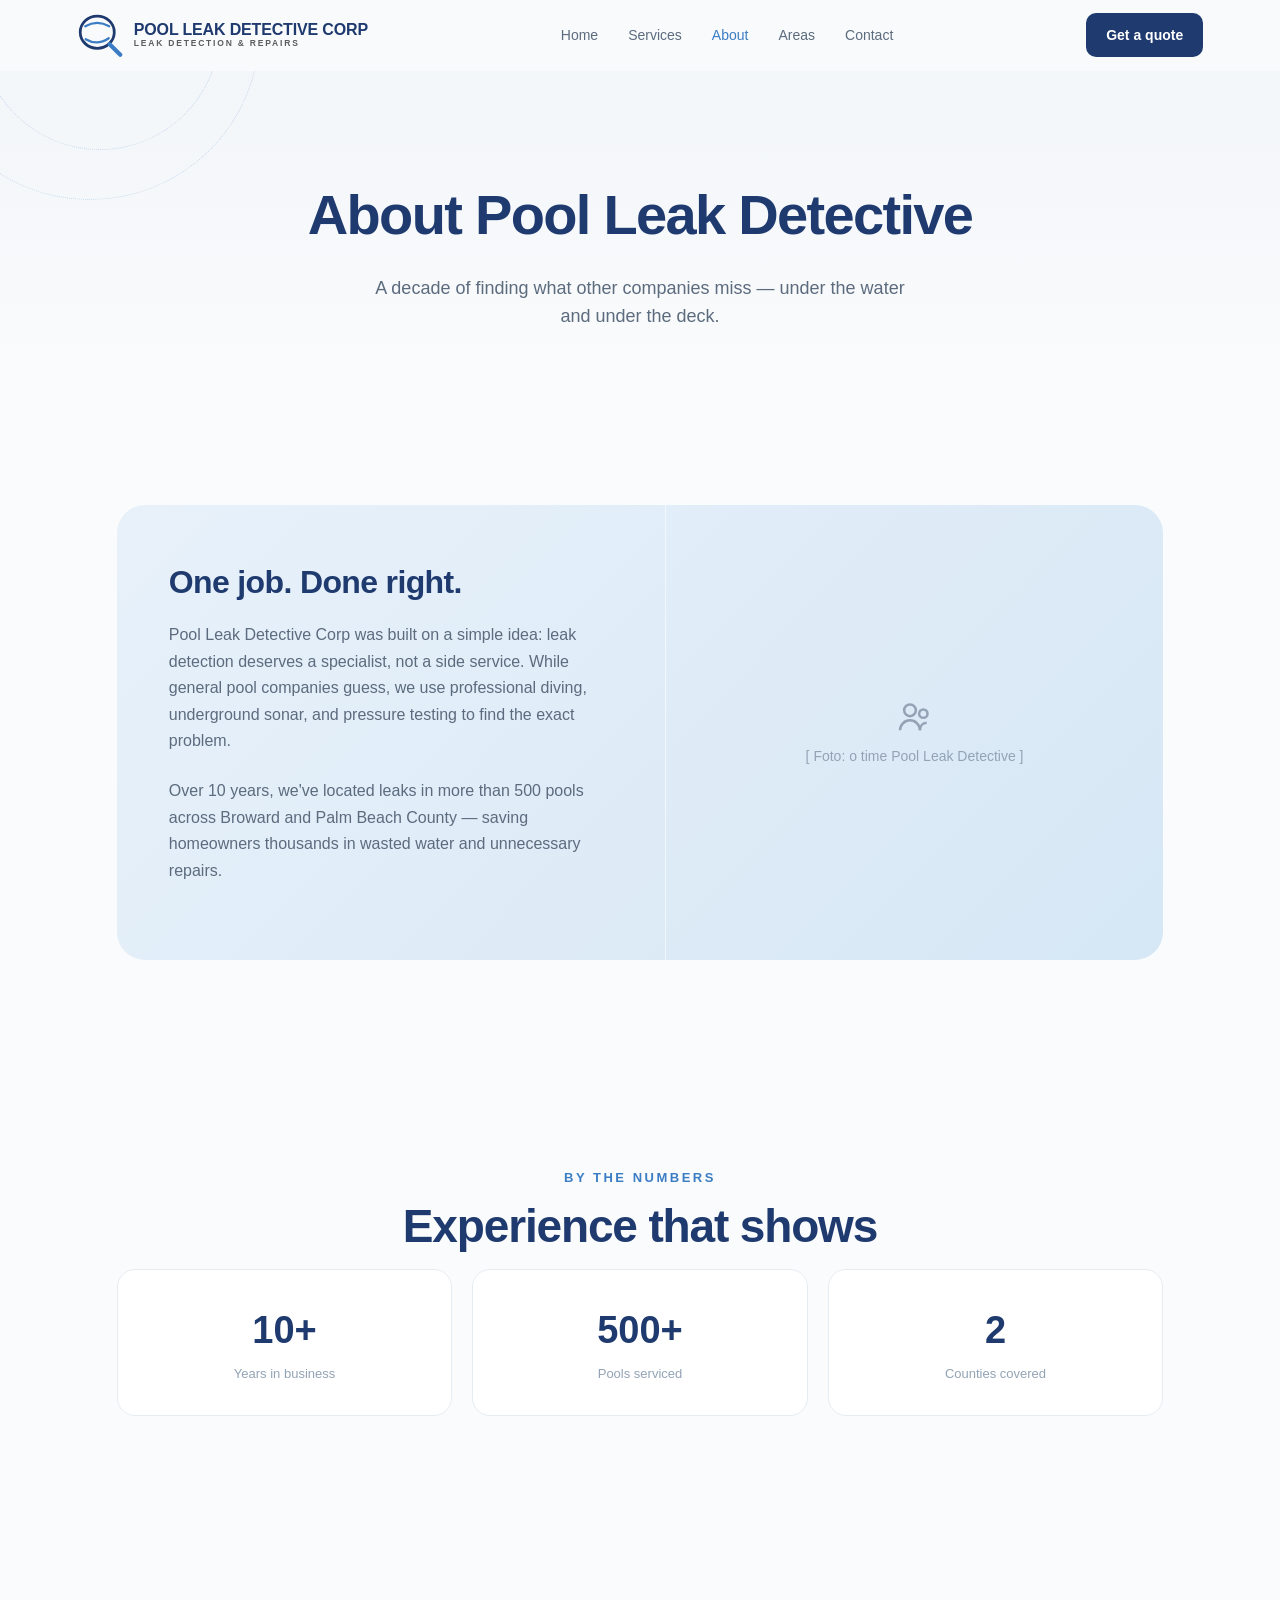
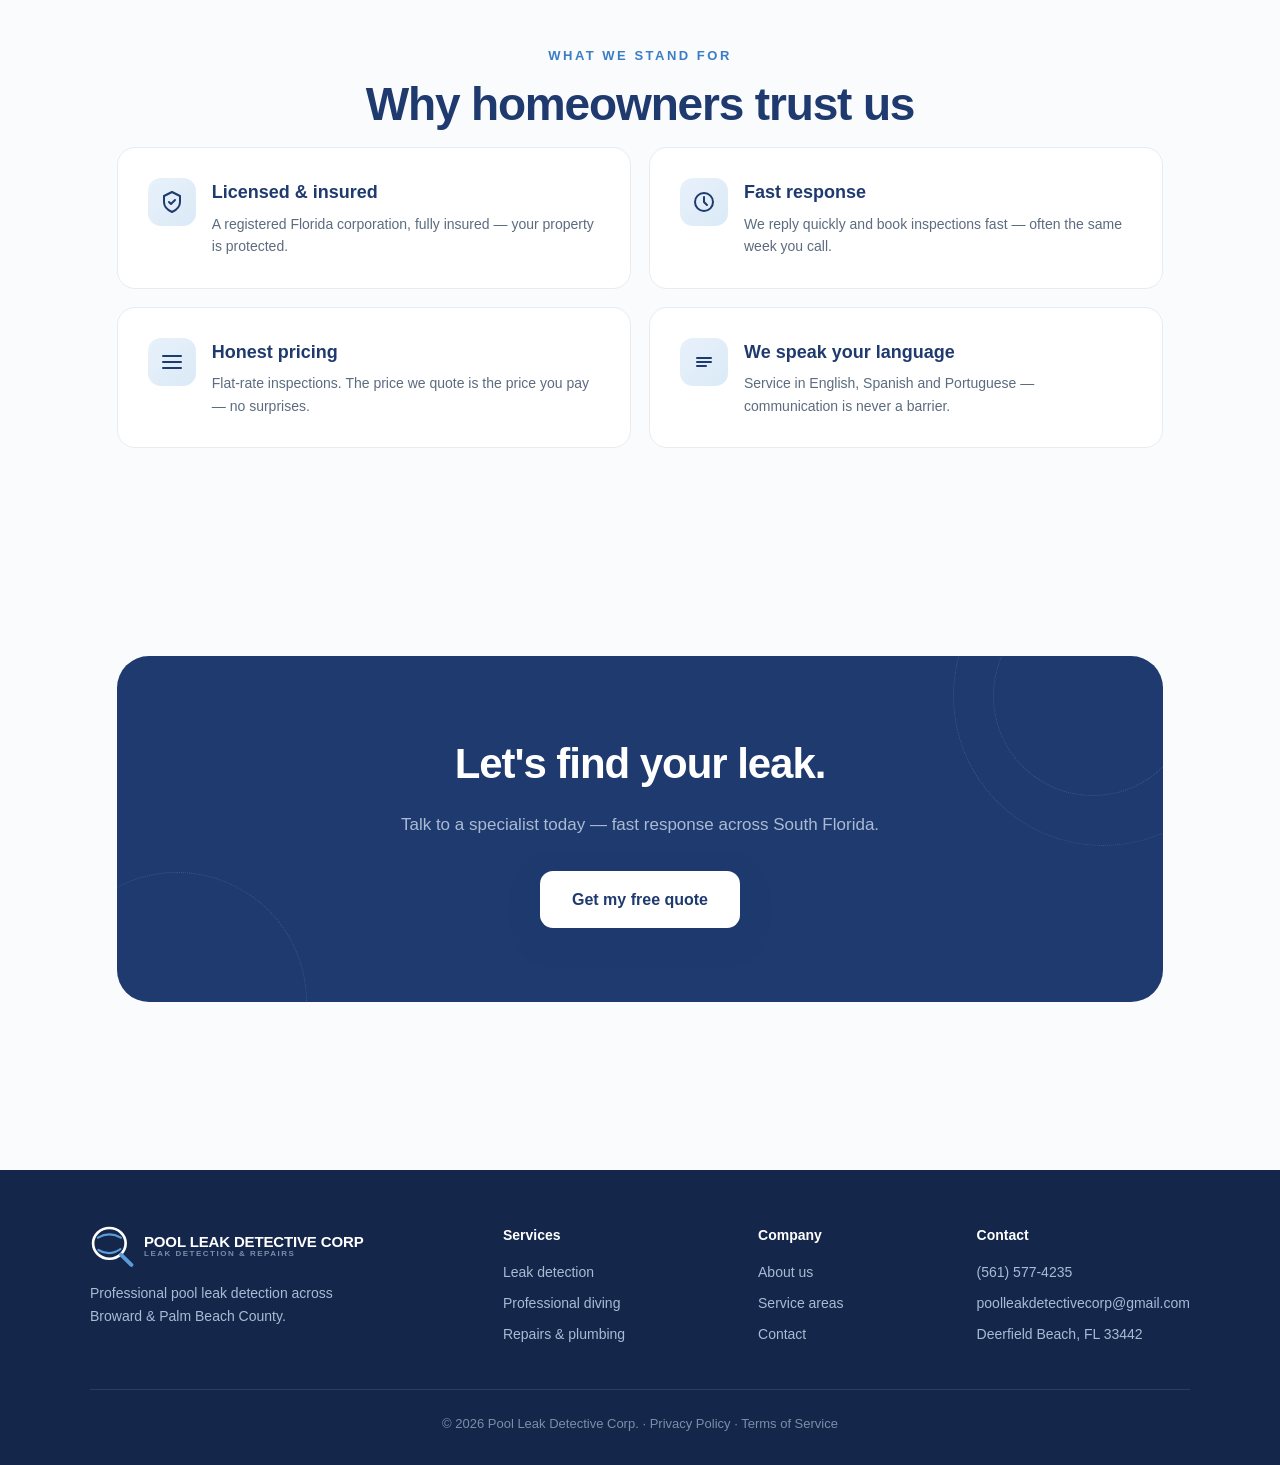
==== about.html @ 3b24ecfc "Add files via upload" ====
<!DOCTYPE html>
<html lang="en">
<head>
<meta charset="UTF-8">
<meta name="viewport" content="width=device-width, initial-scale=1.0">
<title>About — Pool Leak Detective Corp</title>
<meta name="description" content="10+ years of professional pool leak detection in South Florida. Licensed, insured, and specialized.">
<link rel="stylesheet" href="style.css">
<style>
  .about-stats{display:grid;grid-template-columns:repeat(3,1fr);gap:20px;margin-bottom:22px;}
  .about-stat{background:#fff;border:1px solid var(--line);border-radius:18px;padding:30px 20px;text-align:center;}
  .about-stat .as-num{font-size:38px;font-weight:800;color:var(--navy);}
  .about-stat .as-label{font-size:13px;color:var(--mist);margin-top:4px;}
  .values{display:grid;grid-template-columns:repeat(2,1fr);gap:18px;}
  .value{background:#fff;border:1px solid var(--line);border-radius:18px;padding:30px;display:flex;gap:16px;align-items:flex-start;}
  .value .v-icon{
    width:48px;height:48px;border-radius:13px;flex-shrink:0;
    background:linear-gradient(135deg,#E8F1FA,#DAEAF7);color:var(--navy);
    display:flex;align-items:center;justify-content:center;
  }
  .value .v-icon svg{width:24px;height:24px;}
  .value h3{font-size:18px;font-weight:700;color:var(--navy);margin-bottom:6px;}
  .value p{font-size:14px;color:var(--slate);line-height:1.6;}
  @media(max-width:860px){.about-stats,.values{grid-template-columns:1fr;}}
</style>
</head>
<body>

<nav id="nav">
  <a href="index.html" class="logo">
    <span class="logo-mark">
      <svg viewBox="0 0 100 100" fill="none" xmlns="http://www.w3.org/2000/svg">
        <ellipse cx="44" cy="44" rx="37" ry="35" stroke="#1F3A6E" stroke-width="6"/>
        <path d="M18 31 Q44 16 70 31" stroke="#3B7DC4" stroke-width="5" fill="none" stroke-linecap="round"/>
        <path d="M19 59 Q44 74 69 57" stroke="#3B7DC4" stroke-width="5" fill="none" stroke-linecap="round"/>
        <line x1="71" y1="70" x2="94" y2="93" stroke="#3B7DC4" stroke-width="9" stroke-linecap="round"/>
      </svg>
    </span>
    <span class="logo-txt">
      <span class="lt-main">POOL LEAK DETECTIVE CORP</span>
      <span class="lt-sub">LEAK DETECTION &amp; REPAIRS</span>
    </span>
  </a>
  <div class="nav-links" id="navLinks">
    <a href="index.html">Home</a>
    <a href="services.html">Services</a>
    <a href="about.html" class="active">About</a>
    <a href="areas.html">Areas</a>
    <a href="contact.html">Contact</a>
  </div>
  <a href="contact.html" class="nav-cta">Get a quote</a>
  <button class="nav-toggle" id="navToggle" aria-label="Menu">
    <svg width="26" height="26" viewBox="0 0 24 24" fill="none" stroke="currentColor" stroke-width="2"><line x1="3" y1="6" x2="21" y2="6"/><line x1="3" y1="12" x2="21" y2="12"/><line x1="3" y1="18" x2="21" y2="18"/></svg>
  </button>
</nav>

<div class="page-head">
  <div class="ring pr1"></div><div class="ring pr2"></div>
  <h1>About Pool Leak Detective</h1>
  <p>A decade of finding what other companies miss — under the water and under the deck.</p>
</div>

<section>
  <div class="showcase reveal">
    <div class="showcase-text">
      <h2>One job. Done right.</h2>
      <p>Pool Leak Detective Corp was built on a simple idea: leak detection deserves a specialist, not a side service. While general pool companies guess, we use professional diving, underground sonar, and pressure testing to find the exact problem.</p>
      <p>Over 10 years, we've located leaks in more than 500 pools across Broward and Palm Beach County — saving homeowners thousands in wasted water and unnecessary repairs.</p>
    </div>
    <div class="showcase-img">
      <svg width="40" height="40" viewBox="0 0 24 24" fill="none" stroke="currentColor" stroke-width="1.5"><circle cx="9" cy="8" r="3.5"/><path d="M3 20c0-3.3 2.7-6 6-6s6 2.7 6 6"/><circle cx="17" cy="10" r="2.5"/><path d="M15 20c0-2.5 1.5-4.5 4-4.5"/></svg>
      <span>[ Foto: o time Pool Leak Detective ]</span>
    </div>
  </div>
</section>

<section>
  <div class="reveal">
    <div class="eyebrow">By the numbers</div>
    <h2 class="section-title">Experience that shows</h2>
  </div>
  <div class="about-stats">
    <div class="about-stat reveal"><div class="as-num">10+</div><div class="as-label">Years in business</div></div>
    <div class="about-stat reveal"><div class="as-num">500+</div><div class="as-label">Pools serviced</div></div>
    <div class="about-stat reveal"><div class="as-num">2</div><div class="as-label">Counties covered</div></div>
  </div>
</section>

<section>
  <div class="reveal">
    <div class="eyebrow">What we stand for</div>
    <h2 class="section-title">Why homeowners trust us</h2>
  </div>
  <div class="values">
    <div class="value reveal">
      <div class="v-icon"><svg viewBox="0 0 24 24" fill="none" stroke="currentColor" stroke-width="2" stroke-linecap="round" stroke-linejoin="round"><path d="M12 2l8 4v6c0 5-3.5 8-8 10-4.5-2-8-5-8-10V6z"/><path d="M9 12l2 2 4-4"/></svg></div>
      <div><h3>Licensed &amp; insured</h3><p>A registered Florida corporation, fully insured — your property is protected.</p></div>
    </div>
    <div class="value reveal">
      <div class="v-icon"><svg viewBox="0 0 24 24" fill="none" stroke="currentColor" stroke-width="2" stroke-linecap="round"><circle cx="12" cy="12" r="9"/><path d="M12 7v5l3 3"/></svg></div>
      <div><h3>Fast response</h3><p>We reply quickly and book inspections fast — often the same week you call.</p></div>
    </div>
    <div class="value reveal">
      <div class="v-icon"><svg viewBox="0 0 24 24" fill="none" stroke="currentColor" stroke-width="2" stroke-linecap="round"><path d="M3 6h18M3 12h18M3 18h18"/></svg></div>
      <div><h3>Honest pricing</h3><p>Flat-rate inspections. The price we quote is the price you pay — no surprises.</p></div>
    </div>
    <div class="value reveal">
      <div class="v-icon"><svg viewBox="0 0 24 24" fill="none" stroke="currentColor" stroke-width="2" stroke-linecap="round"><path d="M5 8h14M5 12h14M5 16h9"/></svg></div>
      <div><h3>We speak your language</h3><p>Service in English, Spanish and Portuguese — communication is never a barrier.</p></div>
    </div>
  </div>
</section>

<section>
  <div class="cta-band reveal">
    <div class="ring r1"></div><div class="ring r2"></div><div class="ring r3"></div>
    <h2>Let's find your leak.</h2>
    <p>Talk to a specialist today — fast response across South Florida.</p>
    <a href="contact.html" class="btn-primary">Get my free quote</a>
  </div>
</section>

<footer>
  <div class="footer-inner">
    <div class="footer-col">
      <div class="flogo">
        <span class="logo-mark">
          <svg viewBox="0 0 100 100" fill="none" xmlns="http://www.w3.org/2000/svg">
            <ellipse cx="44" cy="44" rx="37" ry="35" stroke="#ffffff" stroke-width="6"/>
            <path d="M18 31 Q44 16 70 31" stroke="#5B9BD8" stroke-width="5" fill="none" stroke-linecap="round"/>
            <path d="M19 59 Q44 74 69 57" stroke="#5B9BD8" stroke-width="5" fill="none" stroke-linecap="round"/>
            <line x1="71" y1="70" x2="94" y2="93" stroke="#5B9BD8" stroke-width="9" stroke-linecap="round"/>
          </svg>
        </span>
        <span class="logo-txt">
          <span class="lt-main">POOL LEAK DETECTIVE CORP</span>
          <span class="lt-sub">LEAK DETECTION &amp; REPAIRS</span>
        </span>
      </div>
      <p>Professional pool leak detection across Broward &amp; Palm Beach County.</p>
    </div>
    <div class="footer-col">
      <h4>Services</h4>
      <a href="services.html">Leak detection</a>
      <a href="services.html">Professional diving</a>
      <a href="services.html">Repairs &amp; plumbing</a>
    </div>
    <div class="footer-col">
      <h4>Company</h4>
      <a href="about.html">About us</a>
      <a href="areas.html">Service areas</a>
      <a href="contact.html">Contact</a>
    </div>
    <div class="footer-col">
      <h4>Contact</h4>
      <p>(561) 577-4235</p>
      <p>poolleakdetectivecorp@gmail.com</p>
      <p>Deerfield Beach, FL 33442</p>
    </div>
  </div>
  <div class="footer-bottom">
    © 2026 Pool Leak Detective Corp. · <a href="privacy.html">Privacy Policy</a> · <a href="terms.html">Terms of Service</a>
  </div>
</footer>

<a href="tel:+15615774235" class="float-call">
  <svg width="20" height="20" viewBox="0 0 24 24" fill="none" stroke="currentColor" stroke-width="2.5" stroke-linecap="round" stroke-linejoin="round"><path d="M22 16.9v3a2 2 0 01-2.2 2 19.8 19.8 0 01-8.6-3 19.5 19.5 0 01-6-6 19.8 19.8 0 01-3-8.7A2 2 0 014.1 2h3a2 2 0 012 1.7c.1.9.4 1.8.7 2.7a2 2 0 01-.5 2.1L8.1 9.9a16 16 0 006 6l1.4-1.2a2 2 0 012.1-.5c.9.3 1.8.6 2.7.7a2 2 0 011.7 2z"/></svg>
  Call now — (561) 577-4235
</a>
<script src="script.js"></script>
</body>
</html>
---- style.css ----
/* ===================================================================
   POOL LEAK DETECTIVE CORP — Stylesheet
   Cores da marca: navy #1F3A6E · azul #3B7DC4 · cinza #5D5D5D
=================================================================== */

:root{
  --navy:#1F3A6E;
  --navy-deep:#14264A;
  --blue:#3B7DC4;
  --blue-light:#5B9BD8;
  --gray:#5D5D5D;
  --ink:#1A2438;
  --slate:#5C6B7E;
  --mist:#93A3B5;
  --line:#E7ECF1;
  --bg:#FAFBFC;
  --cloud:#F1F5F9;
}
*{margin:0;padding:0;box-sizing:border-box;}
html{scroll-behavior:smooth;}
body{
  font-family:-apple-system,BlinkMacSystemFont,'Segoe UI',Roboto,sans-serif;
  background:var(--bg);color:var(--ink);overflow-x:hidden;line-height:1.6;
}
a{text-decoration:none;color:inherit;}
img{max-width:100%;display:block;}

/* ---------- NAV ---------- */
nav{
  position:fixed;top:0;left:0;right:0;z-index:100;
  display:flex;align-items:center;justify-content:space-between;
  padding:12px 6vw;
  background:rgba(250,251,252,0.85);
  backdrop-filter:blur(14px);
  border-bottom:1px solid transparent;transition:.3s;
}
nav.scrolled{border-bottom-color:var(--line);padding:8px 6vw;}
.logo{display:flex;align-items:center;gap:11px;}
.logo img{height:46px;width:auto;}
.logo-mark{width:46px;height:46px;flex-shrink:0;}
.logo-mark svg{width:100%;height:100%;}
.logo-txt{display:flex;flex-direction:column;line-height:1.05;}
.logo-txt .lt-main{font-weight:800;font-size:16px;color:var(--navy);letter-spacing:-0.01em;}
.logo-txt .lt-sub{font-size:8.5px;color:var(--gray);letter-spacing:1.8px;font-weight:600;}
.nav-links{display:flex;gap:30px;align-items:center;}
.nav-links a{font-size:14px;color:var(--slate);font-weight:500;transition:color .2s;}
.nav-links a:hover,.nav-links a.active{color:var(--blue);}
.nav-cta{
  background:var(--navy);color:#fff;padding:11px 20px;border-radius:10px;
  font-size:14px;font-weight:600;transition:.2s;
}
.nav-cta:hover{background:var(--blue);transform:translateY(-2px);}
.nav-toggle{display:none;background:none;border:none;cursor:pointer;color:var(--navy);}

/* ---------- BUTTONS ---------- */
.btn-primary{
  background:var(--navy);color:#fff;padding:16px 32px;border-radius:13px;
  font-size:16px;font-weight:600;display:inline-flex;align-items:center;gap:9px;
  transition:.2s;box-shadow:0 10px 30px rgba(31,58,110,0.3);
}
.btn-primary:hover{transform:translateY(-3px);box-shadow:0 16px 42px rgba(31,58,110,0.4);background:var(--navy-deep);}
.btn-ghost{
  background:#fff;color:var(--navy);border:1px solid var(--line);
  padding:16px 32px;border-radius:13px;font-size:16px;font-weight:600;
  display:inline-flex;align-items:center;gap:9px;transition:.2s;
}
.btn-ghost:hover{transform:translateY(-3px);border-color:var(--blue);}

/* ---------- SECTIONS ---------- */
section{padding:104px 6vw;max-width:1200px;margin:0 auto;}
.eyebrow{
  color:var(--blue);font-size:13px;font-weight:700;letter-spacing:2.5px;
  text-transform:uppercase;margin-bottom:12px;text-align:center;
}
.section-title{
  font-size:clamp(28px,4vw,46px);font-weight:800;text-align:center;
  letter-spacing:-0.025em;margin-bottom:16px;line-height:1.13;color:var(--navy);
}
.section-intro{
  text-align:center;color:var(--slate);font-size:17px;
  max-width:580px;margin:0 auto 58px;line-height:1.65;
}
.reveal{opacity:0;transform:translateY(45px);transition:opacity .85s,transform .85s;}
.reveal.show{opacity:1;transform:translateY(0);}

/* ---------- PAGE HEADER (inner pages) ---------- */
.page-head{
  padding:170px 6vw 70px;text-align:center;position:relative;overflow:hidden;
  background:linear-gradient(180deg,var(--cloud),var(--bg));
}
.page-head .ring{position:absolute;border:1.5px dotted rgba(59,125,196,0.25);border-radius:50%;}
.page-head .pr1{width:340px;height:340px;top:-140px;left:-80px;}
.page-head .pr2{width:240px;height:240px;top:-90px;left:-20px;}
.page-head h1{
  font-size:clamp(34px,5vw,56px);font-weight:800;color:var(--navy);
  letter-spacing:-0.03em;margin-bottom:14px;position:relative;
}
.page-head p{
  color:var(--slate);font-size:18px;max-width:560px;margin:0 auto;position:relative;
}

/* ---------- CARDS GRID ---------- */
.grid-3{display:grid;grid-template-columns:repeat(3,1fr);gap:22px;}
.grid-2{display:grid;grid-template-columns:repeat(2,1fr);gap:22px;}

.service-card{
  background:#fff;border:1px solid var(--line);border-radius:20px;
  padding:34px 28px;transition:.35s;position:relative;overflow:hidden;
}
.service-card::before{
  content:"";position:absolute;top:0;left:0;right:0;height:3px;
  background:linear-gradient(90deg,var(--navy),var(--blue));
  transform:scaleX(0);transform-origin:left;transition:transform .35s;
}
.service-card:hover::before{transform:scaleX(1);}
.service-card:hover{
  transform:translateY(-8px);
  box-shadow:0 22px 54px rgba(20,38,74,0.12);border-color:rgba(59,125,196,0.3);
}
.service-icon{
  width:58px;height:58px;border-radius:15px;
  background:linear-gradient(135deg,#E8F1FA,#DAEAF7);
  display:flex;align-items:center;justify-content:center;
  margin-bottom:20px;transition:transform .35s;color:var(--navy);
}
.service-card:hover .service-icon{transform:scale(1.1) rotate(-6deg);}
.service-icon svg{width:28px;height:28px;}
.service-card h3{font-size:20px;font-weight:700;margin-bottom:10px;color:var(--navy);}
.service-card p{color:var(--slate);font-size:15px;line-height:1.62;}

/* ---------- SHOWCASE ---------- */
.showcase{
  background:linear-gradient(135deg,#E8F1FA,#D6E7F5);
  border-radius:28px;overflow:hidden;
  display:grid;grid-template-columns:1.1fr 1fr;align-items:center;min-height:360px;
}
.showcase-text{padding:52px;}
.showcase-text h2{font-size:32px;font-weight:800;margin-bottom:14px;letter-spacing:-0.02em;color:var(--navy);}
.showcase-text p{color:var(--slate);font-size:16px;line-height:1.65;margin-bottom:24px;}
.showcase-img{
  height:100%;min-height:360px;display:flex;align-items:center;justify-content:center;
  color:var(--mist);font-size:14px;flex-direction:column;gap:8px;
  border-left:1px solid rgba(255,255,255,0.6);
}
.check-list{list-style:none;}
.check-list li{
  display:flex;align-items:center;gap:11px;
  font-size:15px;color:var(--navy);margin-bottom:13px;font-weight:500;
}
.check-list .ck{
  width:24px;height:24px;background:#fff;border-radius:7px;
  display:flex;align-items:center;justify-content:center;
  color:#33B576;font-weight:800;flex-shrink:0;font-size:13px;
}

/* ---------- CTA BAND ---------- */
.cta-band{
  background:var(--navy);border-radius:32px;
  padding:74px 50px;text-align:center;position:relative;overflow:hidden;
}
.cta-band .ring{position:absolute;border:1.5px dotted rgba(91,155,216,0.35);border-radius:50%;}
.cta-band .r1{width:300px;height:300px;top:-110px;right:-90px;}
.cta-band .r2{width:200px;height:200px;top:-60px;right:-30px;}
.cta-band .r3{width:260px;height:260px;bottom:-130px;left:-70px;}
.cta-band h2{
  color:#fff;font-size:clamp(28px,4vw,42px);font-weight:800;
  margin-bottom:14px;position:relative;letter-spacing:-0.025em;
}
.cta-band p{color:#A9BBD4;font-size:17px;margin-bottom:32px;position:relative;}
.cta-band .btn-primary{background:#fff;color:var(--navy);position:relative;}
.cta-band .btn-primary:hover{background:var(--blue);color:#fff;}

/* ---------- FORM ---------- */
.form-wrap{
  background:#fff;border:1px solid var(--line);border-radius:24px;
  padding:46px;max-width:560px;margin:0 auto;
  box-shadow:0 22px 64px rgba(20,38,74,0.09);
}
.form-wrap h3{font-size:24px;font-weight:800;margin-bottom:6px;text-align:center;color:var(--navy);}
.form-wrap .sub{color:var(--slate);font-size:14px;text-align:center;margin-bottom:26px;}
.field{margin-bottom:14px;}
.field label{display:block;font-size:13px;font-weight:600;color:var(--navy);margin-bottom:6px;}
.field input,.field textarea,.field select{
  width:100%;padding:14px 16px;border:1px solid var(--line);
  border-radius:12px;font-size:15px;font-family:inherit;background:var(--bg);transition:.2s;
}
.field input:focus,.field textarea:focus,.field select:focus{
  outline:none;border-color:var(--blue);box-shadow:0 0 0 4px rgba(59,125,196,0.12);
}
.field textarea{resize:vertical;min-height:96px;}
.form-submit{
  width:100%;background:var(--navy);color:#fff;border:none;
  padding:16px;border-radius:12px;font-size:16px;font-weight:700;cursor:pointer;transition:.2s;
}
.form-submit:hover{background:var(--blue);transform:translateY(-2px);}
.form-success{
  display:none;text-align:center;padding:20px;background:#EAF7F0;
  border-radius:12px;color:#1E7A4D;font-weight:600;margin-top:14px;
}

/* ---------- FOOTER ---------- */
footer{background:var(--navy-deep);padding:54px 6vw 30px;margin-top:64px;}
.footer-inner{
  max-width:1100px;margin:0 auto;display:flex;
  justify-content:space-between;flex-wrap:wrap;gap:34px;
}
.footer-col{max-width:280px;}
.footer-col .flogo{display:flex;align-items:center;gap:10px;margin-bottom:14px;}
.footer-col .flogo img{height:54px;width:auto;}
.footer-col .flogo .logo-mark{width:44px;height:44px;}
.footer-col .flogo .lt-main{color:#fff;font-weight:800;font-size:15px;}
.footer-col .flogo .lt-sub{color:#7C8DA8;font-size:8px;letter-spacing:1.5px;font-weight:600;}
.footer-col h4{font-size:14px;font-weight:700;margin-bottom:14px;color:#fff;}
.footer-col a,.footer-col p{
  display:block;font-size:14px;color:#A9BBD4;margin-bottom:9px;transition:color .2s;
}
.footer-col a:hover{color:#fff;}
.footer-bottom{
  max-width:1100px;margin:34px auto 0;padding-top:24px;
  border-top:1px solid rgba(255,255,255,0.1);text-align:center;
  font-size:13px;color:#7C8DA8;
}

/* ---------- RESPONSIVE ---------- */
@media(max-width:860px){
  .logo img{height:38px;}
  .nav-links{
    display:none;position:absolute;top:100%;left:0;right:0;
    background:#fff;flex-direction:column;padding:20px 6vw;gap:18px;
    border-bottom:1px solid var(--line);
  }
  .nav-links.open{display:flex;}
  .nav-toggle{display:block;}
  .grid-3,.grid-2{grid-template-columns:1fr;}
  .showcase{grid-template-columns:1fr;}
  .showcase-img{border-left:none;border-top:1px solid rgba(255,255,255,0.6);min-height:200px;}
  section{padding:74px 6vw;}
  .showcase-text{padding:38px;}
  .form-wrap,.cta-band{padding:34px;}
  .page-head{padding:130px 6vw 56px;}
}

/* ===================================================================
   CONVERSION COMPONENTS — added for lead capture
=================================================================== */

/* ---- Floating call button (mobile) ---- */
.float-call{
  position:fixed;bottom:18px;left:18px;right:18px;z-index:200;
  display:none;background:#33B576;color:#fff;
  padding:16px;border-radius:14px;text-align:center;
  font-size:16px;font-weight:700;
  box-shadow:0 8px 28px rgba(51,181,118,0.45);
  align-items:center;justify-content:center;gap:9px;
}
@media(max-width:860px){
  .logo img{height:38px;}.float-call{display:flex;}}

/* ---- Hero mini-form ---- */
.hero-form{
  background:#fff;border:1px solid var(--line);border-radius:18px;
  padding:20px;max-width:440px;margin:26px auto 0;
  box-shadow:0 16px 44px rgba(20,38,74,0.12);
  opacity:0;transform:translateY(20px);animation:rise .9s .9s forwards;
}
.hero-form .hf-title{font-size:14px;font-weight:700;color:var(--navy);margin-bottom:12px;}
.hero-form .hf-row{display:flex;gap:8px;margin-bottom:8px;}
.hero-form input{
  flex:1;padding:13px 14px;border:1px solid var(--line);border-radius:10px;
  font-size:14px;font-family:inherit;background:var(--bg);
}
.hero-form input:focus{outline:none;border-color:var(--blue);box-shadow:0 0 0 3px rgba(59,125,196,0.12);}
.hero-form button{
  width:100%;background:var(--navy);color:#fff;border:none;
  padding:14px;border-radius:10px;font-size:15px;font-weight:700;cursor:pointer;transition:.2s;
}
.hero-form button:hover{background:var(--blue);}
.hero-form .hf-note{font-size:11px;color:var(--mist);margin-top:8px;text-align:center;}

/* ---- Trust bar ---- */
.trust-bar{
  display:flex;justify-content:center;gap:28px;flex-wrap:wrap;
  padding:22px 6vw;background:#fff;border-top:1px solid var(--line);
  border-bottom:1px solid var(--line);
}
.trust-item{display:flex;align-items:center;gap:8px;font-size:13px;font-weight:600;color:var(--navy);}
.trust-item svg{width:18px;height:18px;color:#33B576;}

/* ---- FAQ / objection killer ---- */
.faq-item{
  background:#fff;border:1px solid var(--line);border-radius:14px;
  margin-bottom:12px;overflow:hidden;
}
.faq-q{
  padding:20px 24px;font-size:16px;font-weight:700;color:var(--navy);
  cursor:pointer;display:flex;justify-content:space-between;align-items:center;gap:14px;
}
.faq-q .faq-icon{
  width:26px;height:26px;border-radius:50%;background:var(--cloud);
  display:flex;align-items:center;justify-content:center;flex-shrink:0;transition:transform .3s;
  color:var(--navy);font-size:18px;
}
.faq-item.open .faq-icon{transform:rotate(45deg);background:var(--navy);color:#fff;}
.faq-a{
  max-height:0;overflow:hidden;transition:max-height .35s ease,padding .35s ease;
  padding:0 24px;color:var(--slate);font-size:15px;line-height:1.7;
}
.faq-item.open .faq-a{max-height:300px;padding:0 24px 20px;}

/* ---- Quiz ---- */
.quiz-box{
  background:#fff;border:1px solid var(--line);border-radius:24px;
  padding:42px;max-width:600px;margin:0 auto;
  box-shadow:0 20px 60px rgba(20,38,74,0.09);
}
.quiz-step{display:none;}
.quiz-step.active{display:block;}
.quiz-q{font-size:21px;font-weight:800;color:var(--navy);text-align:center;margin-bottom:8px;}
.quiz-sub{font-size:14px;color:var(--slate);text-align:center;margin-bottom:24px;}
.quiz-opts{display:flex;flex-direction:column;gap:10px;}
.quiz-opt{
  background:var(--bg);border:1.5px solid var(--line);border-radius:13px;
  padding:16px 20px;font-size:15px;font-weight:600;color:var(--navy);
  cursor:pointer;transition:.2s;text-align:left;
}
.quiz-opt:hover{border-color:var(--blue);background:#fff;transform:translateX(4px);}
.quiz-progress{height:5px;background:var(--cloud);border-radius:3px;margin-bottom:24px;overflow:hidden;}
.quiz-progress-bar{height:100%;background:linear-gradient(90deg,var(--navy),var(--blue));width:25%;transition:width .4s;}
.quiz-result{text-align:center;}
.quiz-result .qr-icon{
  width:64px;height:64px;border-radius:50%;margin:0 auto 16px;
  display:flex;align-items:center;justify-content:center;font-size:30px;
}
.quiz-result h3{font-size:22px;font-weight:800;color:var(--navy);margin-bottom:10px;}
.quiz-result p{color:var(--slate);font-size:15px;line-height:1.65;margin-bottom:20px;}
.quiz-field{margin-bottom:10px;}
.quiz-field input{
  width:100%;padding:14px 16px;border:1px solid var(--line);
  border-radius:11px;font-size:15px;font-family:inherit;background:var(--bg);
}
.quiz-field input:focus{outline:none;border-color:var(--blue);box-shadow:0 0 0 3px rgba(59,125,196,0.12);}
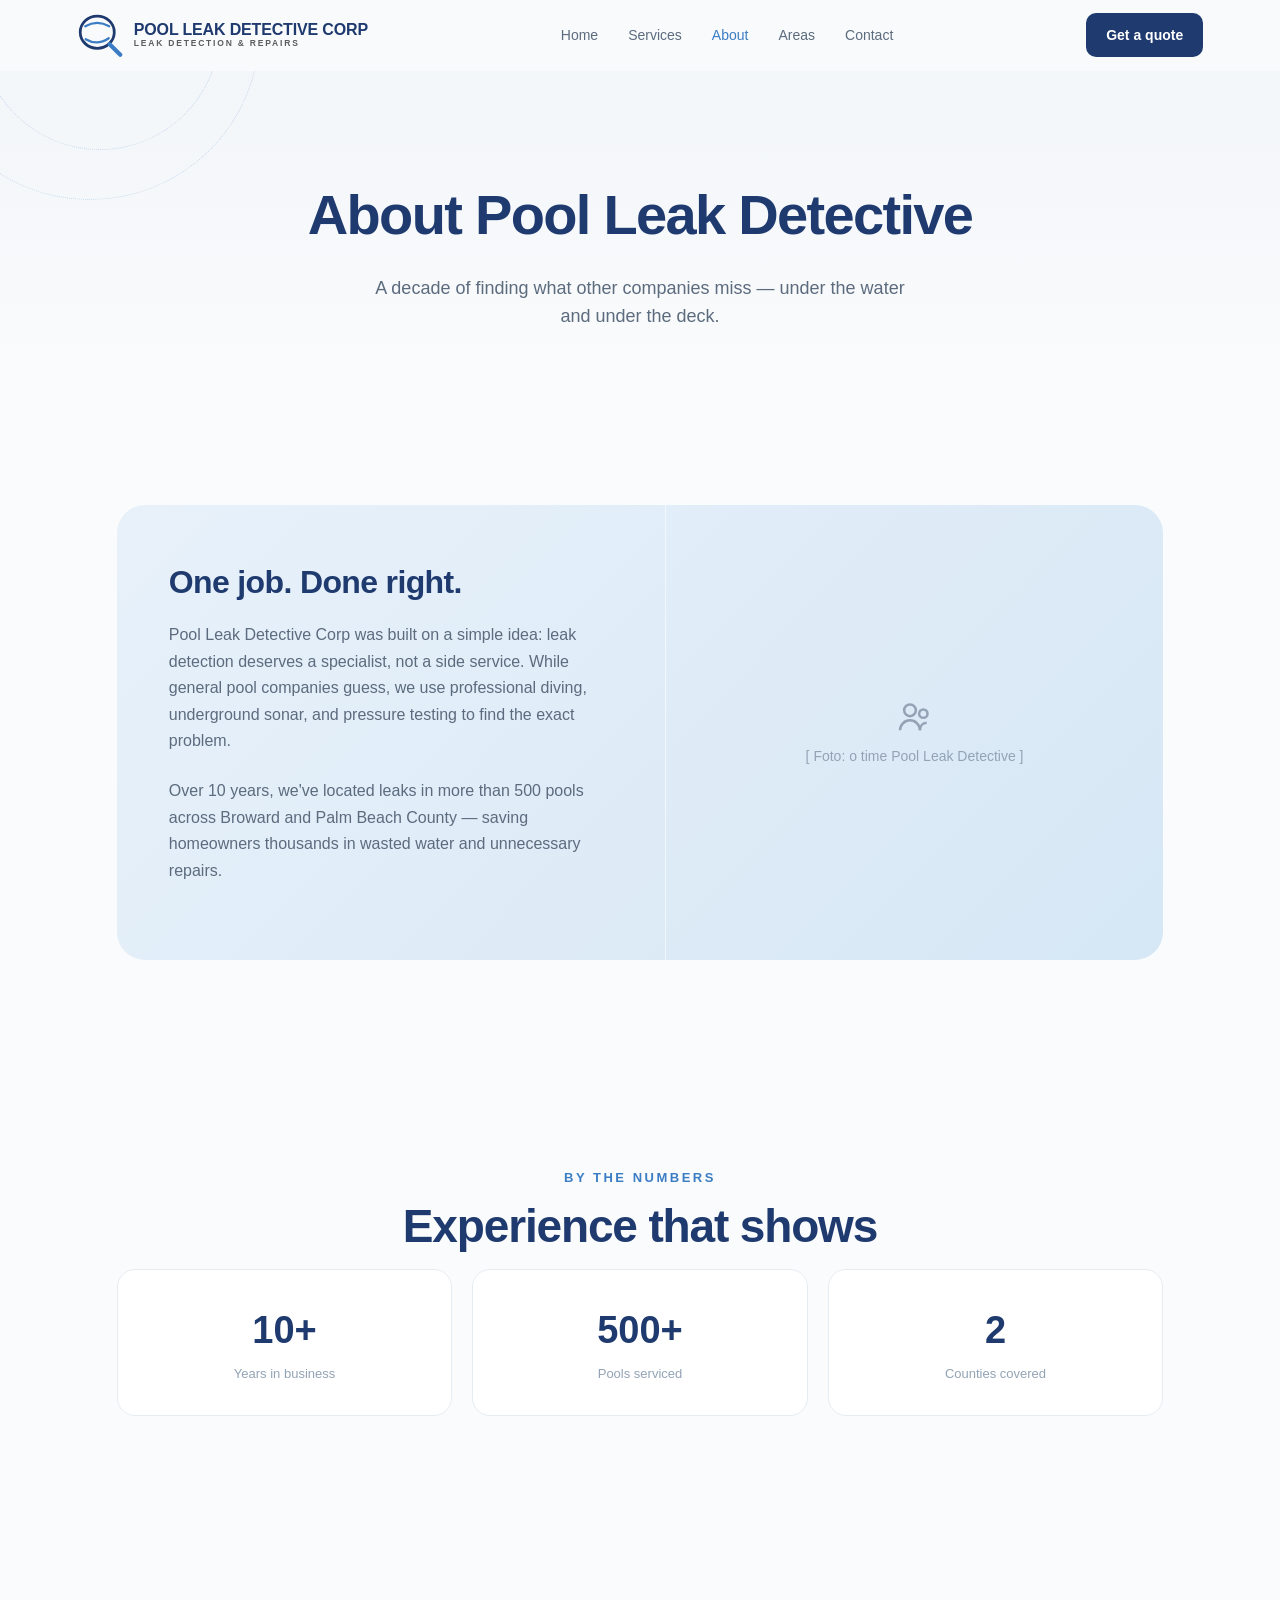
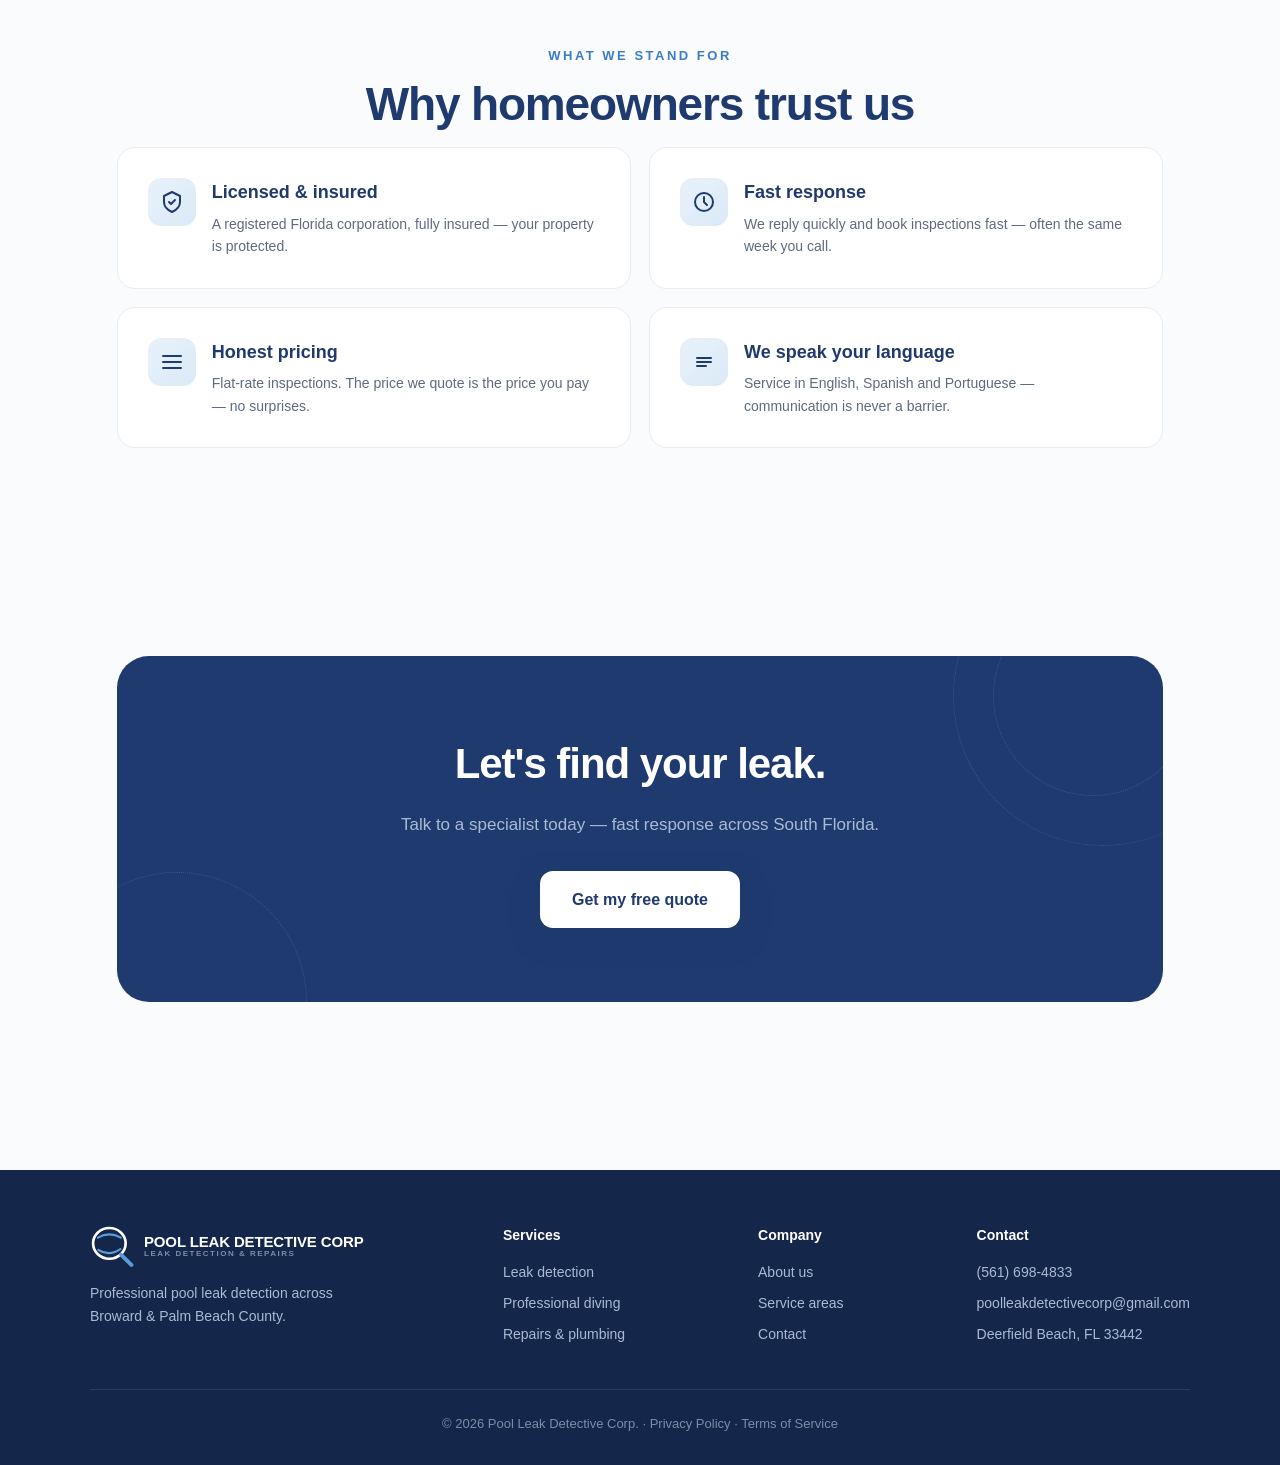
==== commit 6564dddc: "chore: update business phone number to (561) 698-4833 across all pages" ====
--- a/about.html
+++ b/about.html
@@ -153,7 +153,7 @@
     </div>
     <div class="footer-col">
       <h4>Contact</h4>
-      <p>(561) 577-4235</p>
+      <p>(561) 698-4833</p>
       <p>poolleakdetectivecorp@gmail.com</p>
       <p>Deerfield Beach, FL 33442</p>
     </div>
@@ -163,9 +163,9 @@
   </div>
 </footer>
 
-<a href="tel:+15615774235" class="float-call">
+<a href="tel:+15616984833" class="float-call">
   <svg width="20" height="20" viewBox="0 0 24 24" fill="none" stroke="currentColor" stroke-width="2.5" stroke-linecap="round" stroke-linejoin="round"><path d="M22 16.9v3a2 2 0 01-2.2 2 19.8 19.8 0 01-8.6-3 19.5 19.5 0 01-6-6 19.8 19.8 0 01-3-8.7A2 2 0 014.1 2h3a2 2 0 012 1.7c.1.9.4 1.8.7 2.7a2 2 0 01-.5 2.1L8.1 9.9a16 16 0 006 6l1.4-1.2a2 2 0 012.1-.5c.9.3 1.8.6 2.7.7a2 2 0 011.7 2z"/></svg>
-  Call now — (561) 577-4235
+  Call now — (561) 698-4833
 </a>
 <script src="script.js"></script>
 </body>
